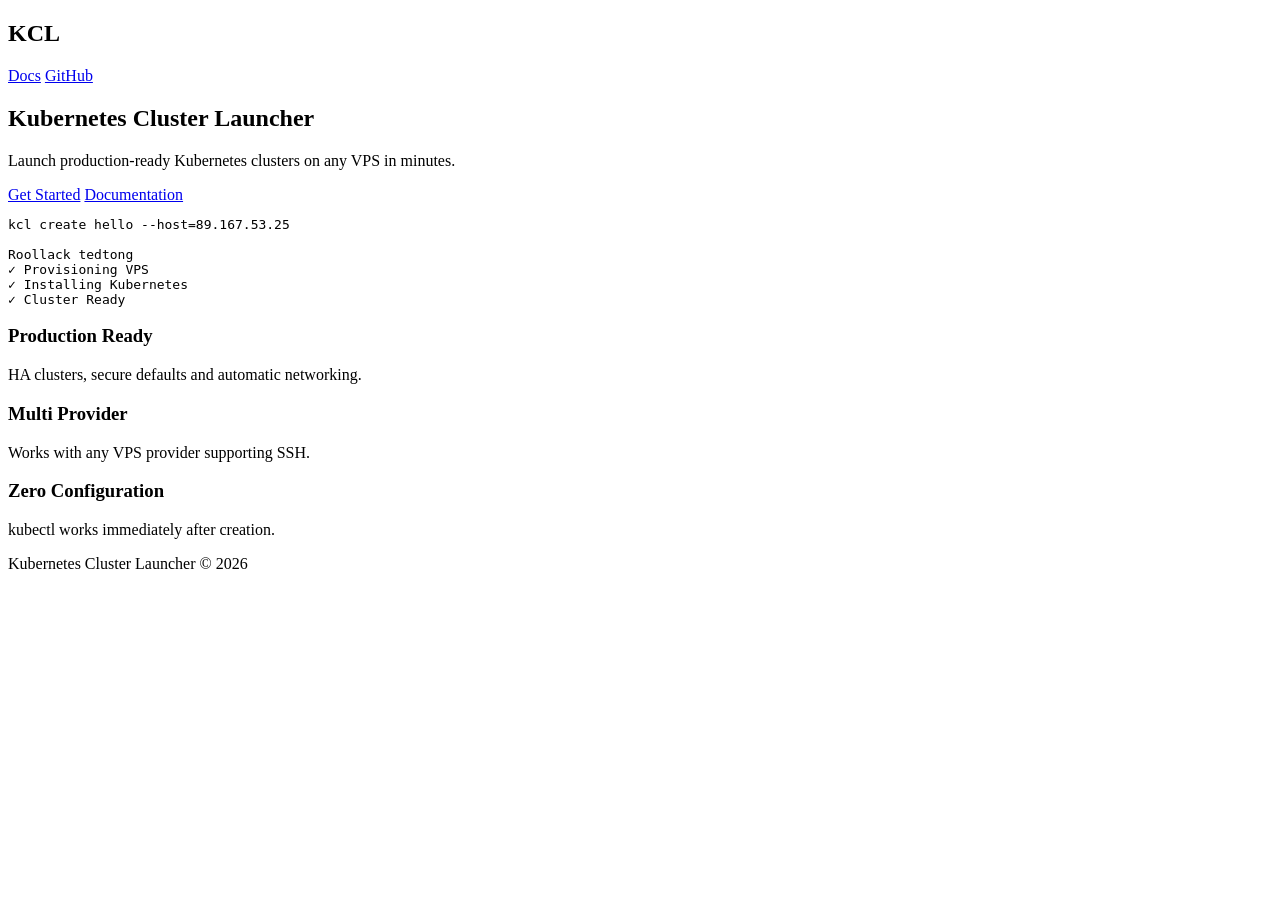
==== index.html @ 5968d1a6 "Update index.html" ====
<!DOCTYPE html>
<html lang="en">
<head>
<meta charset="UTF-8" />
<meta name="viewport" content="width=device-width, initial-scale=1.0">
<title>Kubernetes Cluster Launcher</title>
<link rel="stylesheet" href="styles.css">
</head>

<body>

<nav class="nav">
  <div class="container nav-inner">
    <h2>KCL</h2>
    <div class="nav-links">
      <a href="docs/index.html">Docs</a>
      <a href="#">GitHub</a>
    </div>
  </div>
</nav>

<section class="hero container">
  <h1>Kubernetes Cluster Launcher</h1>
  <p>
    Launch production-ready Kubernetes clusters on any VPS in minutes.
  </p>

  <div class="buttons">
    <a class="btn primary" href="docs/index.html">Get Started</a>
    <a class="btn" href="docs/index.html">Documentation</a>
  </div>

<pre>
kcl create hello --host=89.167.53.25

Roollack tedtong
✓ Provisioning VPS
✓ Installing Kubernetes
✓ Cluster Ready
</pre>

</section>

<section class="features container">
  <div class="card">
    <h3>Production Ready</h3>
    <p>HA clusters, secure defaults and automatic networking.</p>
  </div>

  <div class="card">
    <h3>Multi Provider</h3>
    <p>Works with any VPS provider supporting SSH.</p>
  </div>

  <div class="card">
    <h3>Zero Configuration</h3>
    <p>kubectl works immediately after creation.</p>
  </div>
</section>

<footer>
  Kubernetes Cluster Launcher © 2026
</footer>

</body>
</html>
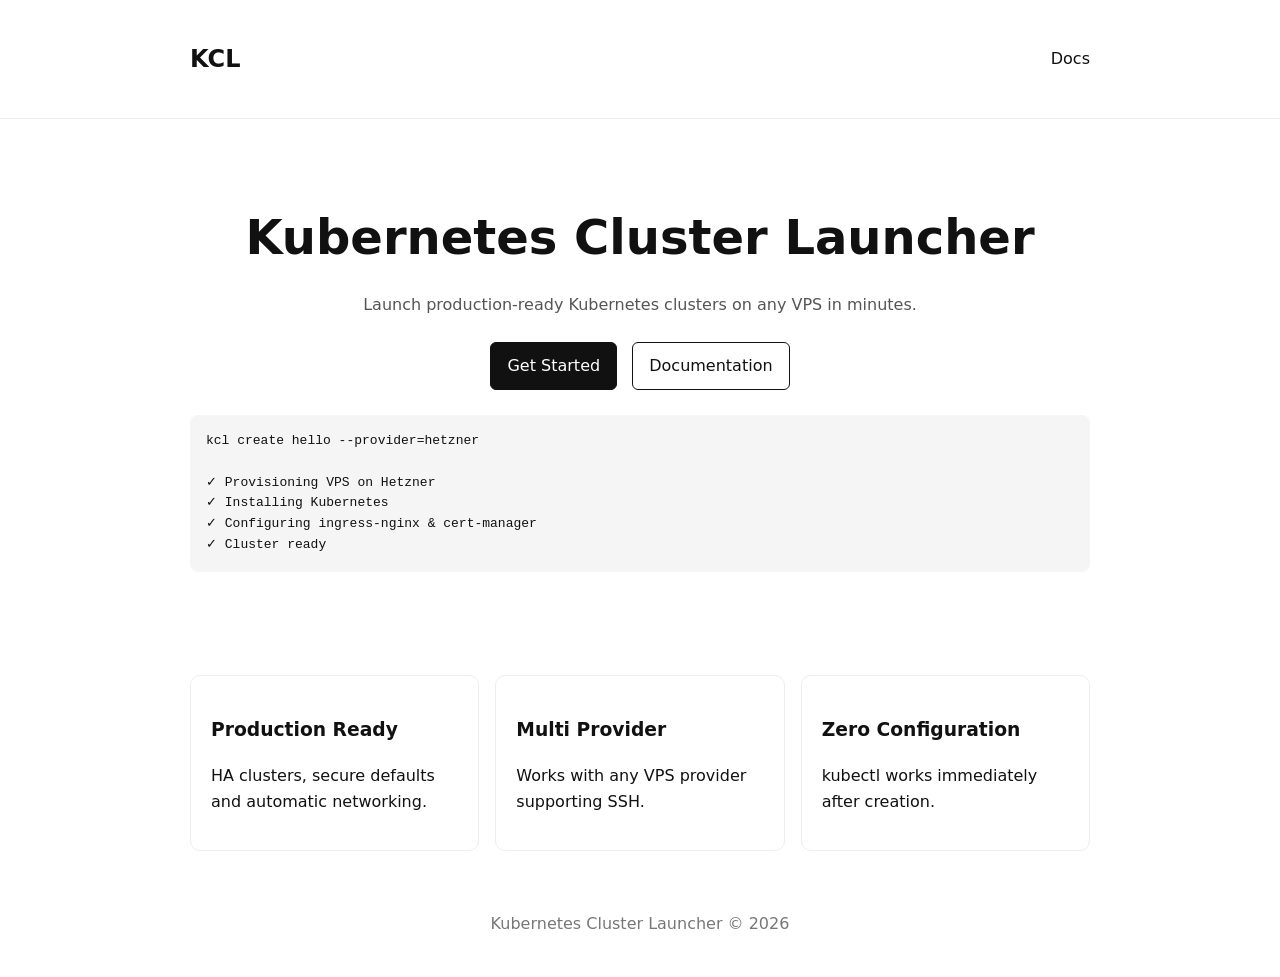
==== commit d669102b: "docs: update docs and installation method" ====
--- a/index.html
+++ b/index.html
@@ -14,7 +14,7 @@
     <h2>KCL</h2>
     <div class="nav-links">
       <a href="docs/index.html">Docs</a>
-      <a href="#">GitHub</a>
+      <!--<a href="#">GitHub</a>-->
     </div>
   </div>
 </nav>
@@ -31,12 +31,12 @@
   </div>
 
 <pre>
-kcl create hello --host=89.167.53.25
+kcl create hello --provider=hetzner
 
-Roollack tedtong
-✓ Provisioning VPS
+✓ Provisioning VPS on Hetzner
 ✓ Installing Kubernetes
-✓ Cluster Ready
+✓ Configuring ingress-nginx & cert-manager
+✓ Cluster ready
 </pre>
 
 </section>
--- a/styles.css
+++ b/styles.css
@@ -0,0 +1,184 @@
+body {
+  margin: 0;
+  font-family: system-ui, -apple-system, Arial, sans-serif;
+  background: #ffffff;
+  color: #111;
+  line-height: 1.6;
+}
+
+a {
+  text-decoration: none;
+  color: #111;
+}
+
+.container {
+  max-width: 900px;
+  margin: auto;
+  padding: 20px;
+}
+
+.nav {
+  border-bottom: 1px solid #eee;
+  background: white;
+}
+
+.nav-inner {
+  display: flex;
+  justify-content: space-between;
+  align-items: center;
+}
+
+.nav-links a {
+  margin-left: 15px;
+}
+
+.hero {
+  text-align: center;
+  padding: 40px 20px;
+}
+
+.hero h1 {
+  font-size: 32px;
+  margin-bottom: 10px;
+}
+
+.hero p {
+  color: #555;
+}
+
+.buttons {
+  margin: 20px 0;
+}
+
+.btn {
+  border: 1px solid #111;
+  padding: 10px 16px;
+  margin: 5px;
+  display: inline-block;
+  border-radius: 6px;
+}
+
+.primary {
+  background: #111;
+  color: white;
+}
+
+pre {
+  background: #f5f5f5;
+  padding: 16px;
+  border-radius: 8px;
+  overflow-x: auto;
+  text-align: left;
+}
+
+.features {
+  display: grid;
+  gap: 16px;
+  margin-top: 30px;
+}
+
+.card {
+  border: 1px solid #eee;
+  padding: 20px;
+  border-radius: 10px;
+}
+
+footer {
+  text-align: center;
+  padding: 40px;
+  color: #777;
+}
+
+/* Docs */
+
+.docs-wrapper {
+  display: flex;
+  flex-direction: column;
+}
+
+.sidebar {
+  border-bottom: 1px solid #eee;
+  padding: 20px;
+}
+
+.sidebar a {
+  display: block;
+  margin: 6px 0;
+  color: #555;
+}
+
+.sidebar a.sidebar-sub {
+  margin-left: 12px;
+  font-size: 0.9em;
+  color: #888;
+}
+
+.sidebar a:hover {
+  color: #111;
+}
+
+.docs {
+  padding: 20px;
+}
+
+.docs h1 {
+  margin-top: 48px;
+}
+
+.docs h1:first-child {
+  margin-top: 0;
+}
+
+.docs section.cmd {
+  margin: 28px 0;
+  padding-left: 16px;
+  border-left: 3px solid #eee;
+}
+
+.docs section.cmd h2 {
+  font-family: ui-monospace, SFMono-Regular, Menlo, Consolas, monospace;
+  font-size: 1.05em;
+}
+
+.docs p.cmd-flags {
+  font-size: 0.95em;
+  color: #444;
+}
+
+.docs p.cmd-flags code {
+  background: #f5f5f5;
+  padding: 1px 5px;
+  border-radius: 4px;
+}
+
+/* Desktop */
+
+@media (min-width: 768px) {
+  .hero h1 {
+    font-size: 48px;
+  }
+
+  .features {
+    grid-template-columns: repeat(3, 1fr);
+  }
+
+  .docs-wrapper {
+    flex-direction: row;
+  }
+
+  .sidebar {
+    width: 240px;
+    height: 100vh;
+    border-right: 1px solid #eee;
+    border-bottom: none;
+    position: sticky;
+    top: 0;
+    align-self: flex-start;
+    overflow-y: auto;
+  }
+
+  .docs {
+    flex: 1;
+    padding: 40px;
+  }
+}
